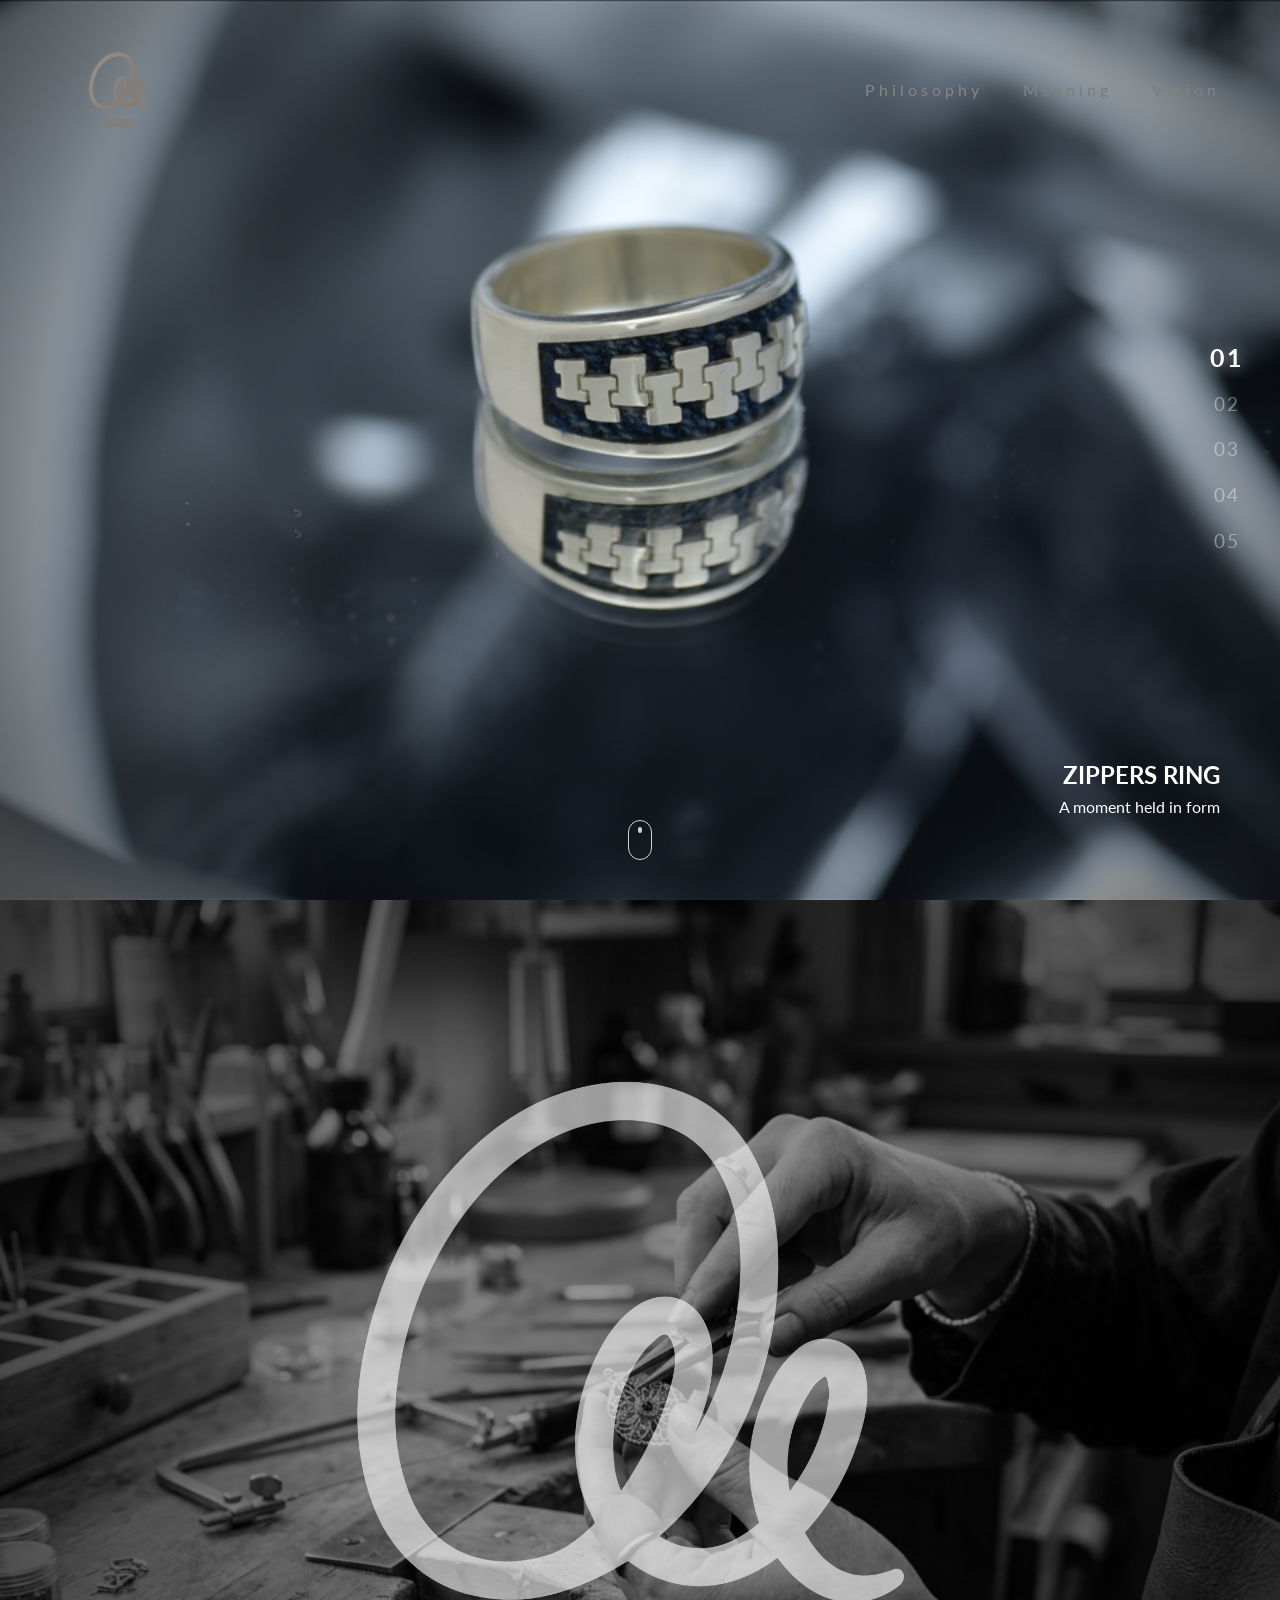
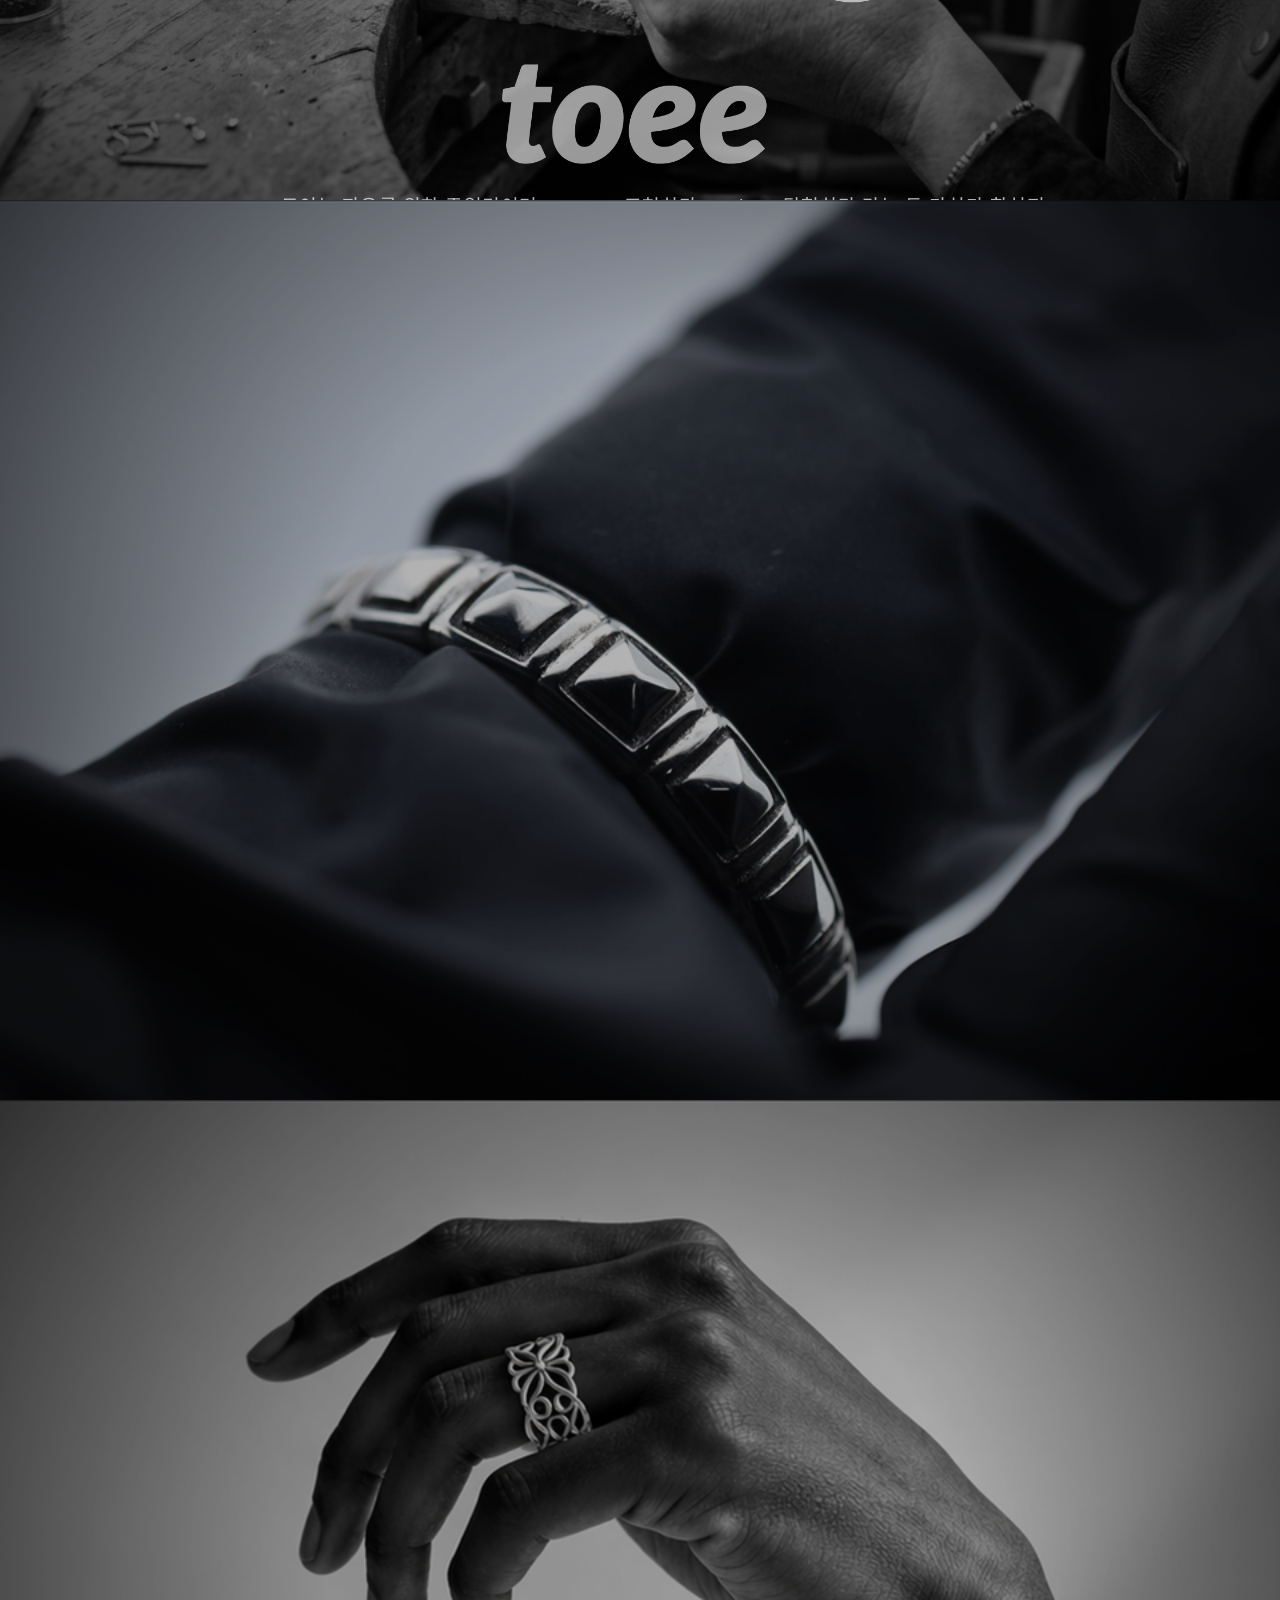
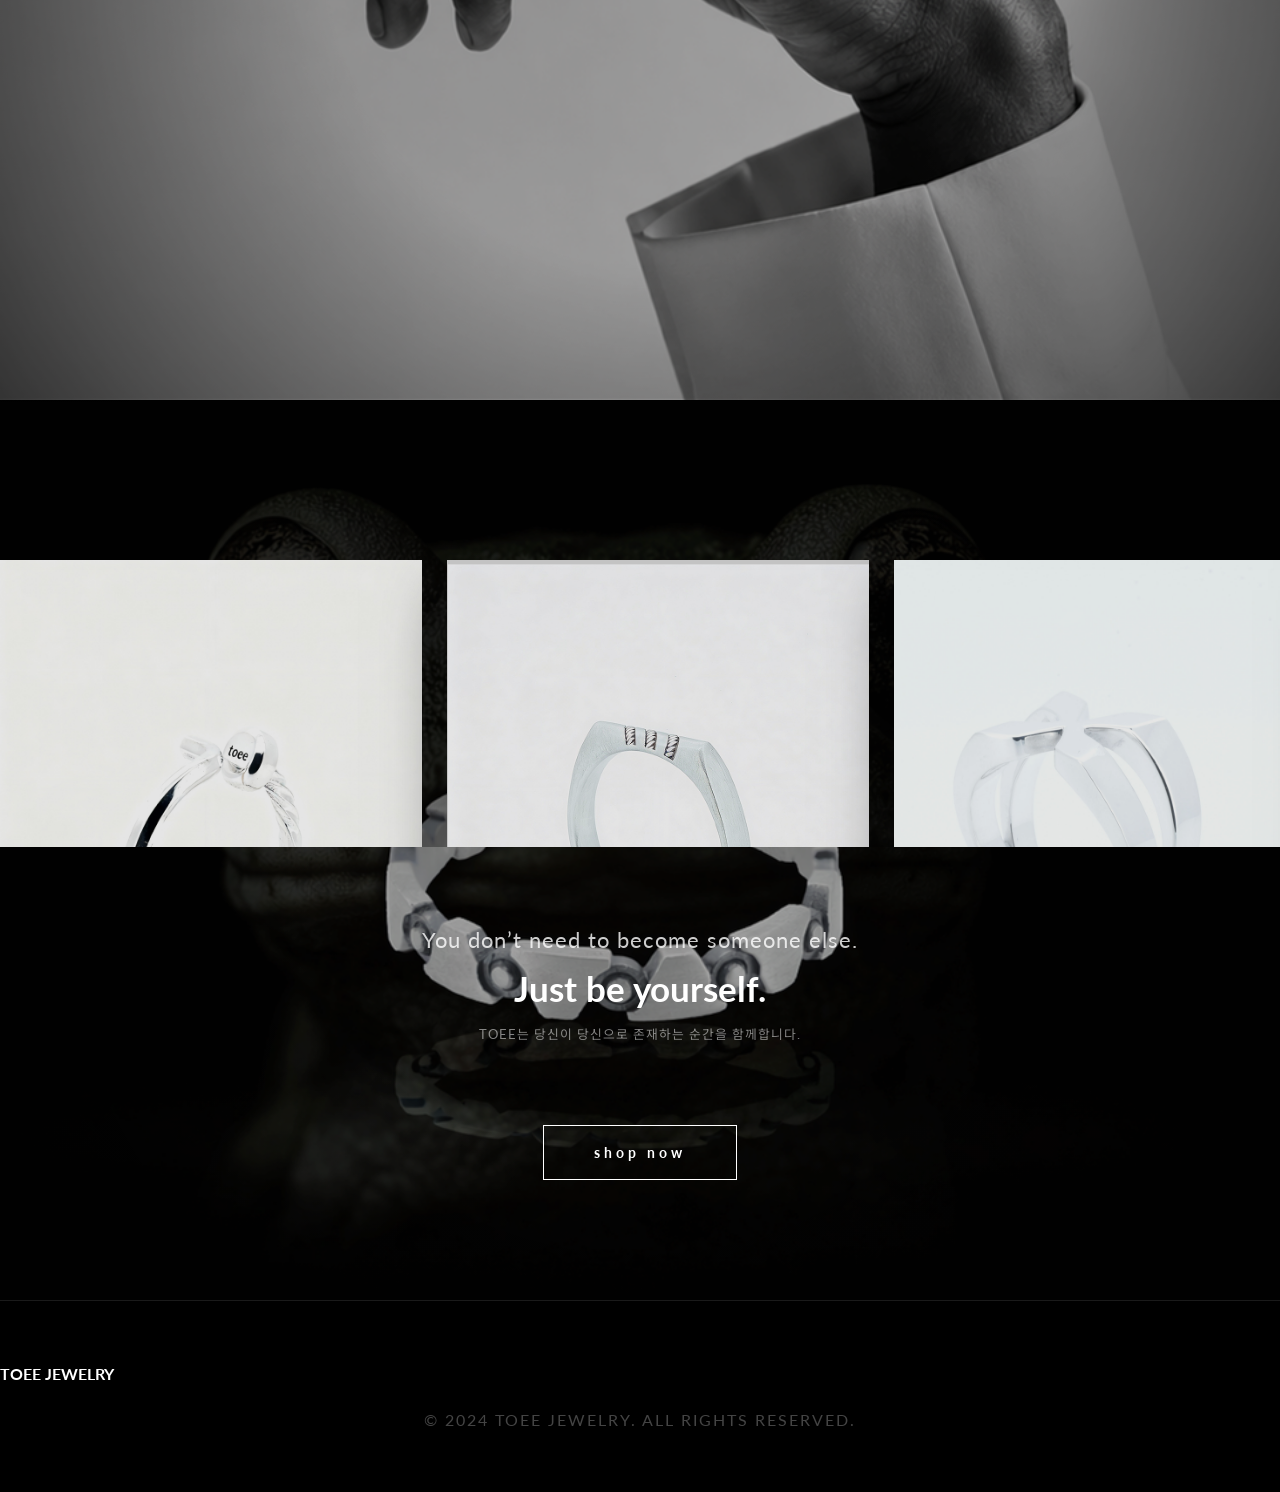
==== index_vertical.html @ fce86204 "Add index_vertical.html and restore navigation styles" ====
<!DOCTYPE html>
<html lang="ko">
<head>
    <meta charset="UTF-8">
    <meta name="viewport" content="width=device-width, initial-scale=1.0">
    <title>TOEE JEWELRY | Vertical Menu Version</title>
    <link href="https://fonts.googleapis.com/css2?family=Lato:wght@300;400;700&family=Noto+Sans+KR:wght@100;300;400;700&display=swap" rel="stylesheet">
    <link rel="stylesheet" href="style.css">
</head>
<body>

    <header>
        <div class="logo">
            <img src="images/logo.png" alt="TOEE JEWELRY" class="logo-img">
        </div>
        
        <div class="menu-toggle" id="mobile-menu">
            <span class="bar"></span>
            <span class="bar"></span>
        </div>

        <nav>
            <ul class="nav-links">
                <li><a href="#intro">Philosophy</a></li>
                <li><a href="#meaning">Meaning</a></li>
                <li><a href="#vision">Vision</a></li>
            </ul>
        </nav>
    </header>

    <main>
        <section class="main-slider">
            <div class="slides">
                <div class="slide active">
                    <div class="slide-bg" style="background-image: url('images/상단 배너 이미지.png');"></div>
                    <div class="slide-content">
                        <div class="top-text top-left fade-up">
                            <h2>Zippers ring</h2>
                            <p>A moment held in form</p>
                        </div>
                    </div>
                </div>
                <div class="slide">
                    <div class="slide-bg" style="background-image: url('images/상단 배너 이미지-1.png');"></div>
                    <div class="slide-content">
                        <div class="bottom-text bottom-right fade-up">
                            <h2>Zippers ring</h2>
                            <p>A moment held in form</p>
                        </div>
                    </div>
                </div>
                <div class="slide">
                    <div class="slide-bg" style="background-image: url('images/상단 배너 이미지-2.png');"></div>
                    <div class="slide-content">
                        <div class="bottom-text bottom-right fade-up">
                            <h2>SR001_CRACK STON</h2>
                            <p>Formed through pressure and time,<br>a texture that never fades.</p>
                        </div>
                    </div>
                </div>
                <div class="slide">
                    <div class="slide-bg" style="background-image: url('images/상단 배너 이미지-3.png');"></div>
                    <div class="slide-content">
                        <div class="bottom-text bottom-right fade-up">
                            <h2>SR002_project</h2>
                            <p>A structure that holds, what cannot be seen.</p>
                        </div>
                    </div>
                </div>
            </div>
            <div class="scroll-indicator">
                <div class="mouse"></div>
            </div>
        </section>

        <!-- 우측 고정 내비게이션 (세로 메뉴 버전 전용) -->
        <div class="slider-nav">
            <span class="nav-item active" data-target="home">01</span>
            <span class="nav-item" data-target="intro">02</span>
            <span class="nav-item" data-target="meaning">03</span>
            <span class="nav-item" data-target="vision">04</span>
            <span class="nav-item" data-target="closing">05</span>
        </div>

        <section id="intro" class="story-section">
            <div class="section-bg" style="background-image: url('images/brand_image_1.png');"></div>
            <div class="center-large-logo-wrapper">
                <div class="center-large-logo fade-in">
                    <img src="images/logo.png" alt="TOEE Logo">
                    <p class="center-logo-desc">
                        toee 토이는 자유를 위한 주얼리이며, express_표현하다, explore_탐험하다 라는 두 가치가 합쳐져<br>
                        아이의 순수한 동심을 나타내는 장난감처럼 자유로운 오브제라는 뜻을 가집니다.
                    </p>
                </div>
            </div>
        </section>

        <section id="meaning" class="story-section">
            <div class="section-bg" style="background-image: url('images/brand_image_8.png');"></div>
        </section>

        <section id="vision" class="story-section">
            <div class="section-bg" style="background-image: url('images/상단 배너 이미지-5.png');"></div>
        </section>

        <section class="story-section closing">
            <div class="section-bg" style="background-image: url('images/상단 배너 이미지-4.png');"></div>
            <div class="closing-content fade-in">
                <div class="marquee-container">
                    <div class="marquee-content">
                        <img src="images/Frame 7.png" alt="Product 7">
                        <img src="images/Frame 8.png" alt="Product 8">
                        <img src="images/Frame 9.png" alt="Product 9">
                        <img src="images/Frame 10.png" alt="Product 10">
                        <img src="images/Frame 11.png" alt="Product 11">
                        <img src="images/Frame 12.png" alt="Product 12">
                        <img src="images/Frame 13.png" alt="Product 13">
                        <img src="images/Frame 14.png" alt="Product 14">
                        <img src="images/Frame 15.png" alt="Product 15">
                        <img src="images/Frame 16.png" alt="Product 16">
                        <img src="images/Frame 17.png" alt="Product 17">
                        <img src="images/Frame 7.png" alt="Product 7">
                        <img src="images/Frame 8.png" alt="Product 8">
                        <img src="images/Frame 9.png" alt="Product 9">
                        <img src="images/Frame 10.png" alt="Product 10">
                        <img src="images/Frame 11.png" alt="Product 11">
                        <img src="images/Frame 12.png" alt="Product 12">
                        <img src="images/Frame 13.png" alt="Product 13">
                        <img src="images/Frame 14.png" alt="Product 14">
                        <img src="images/Frame 15.png" alt="Product 15">
                        <img src="images/Frame 16.png" alt="Product 16">
                        <img src="images/Frame 17.png" alt="Product 17">
                    </div>
                </div>
                <div class="closing-text-wrapper">
                    <h2 class="closing-title">
                        <span class="line-sub">You don’t need to become someone else.</span>
                        <span class="line-main">Just be yourself.</span>
                    </h2>
                    <p class="closing-desc">TOEE는 당신이 당신으로 존재하는 순간을 함께합니다.</p>
                </div>
                <div class="shop-cta">
                    <a href="https://toeejewelry.cafe24.com/skin-skin14" class="shop-btn" target="_blank">shop now</a>
                </div>
            </div>
        </section>
    </main>

    <footer>
        <div class="container">
            <div class="logo" style="font-size: 1rem; margin-bottom: 20px;">TOEE JEWELRY</div>
            <p>&copy; 2024 TOEE JEWELRY. ALL RIGHTS RESERVED.</p>
        </div>
    </footer>

    <script>
        const menuToggle = document.getElementById('mobile-menu');
        const navLinks = document.querySelector('.nav-links');
        menuToggle.addEventListener('click', () => {
            menuToggle.classList.toggle('active');
            navLinks.classList.toggle('active');
        });

        // Navigation Script for Vertical Menu
        const sections = document.querySelectorAll('section, .main-slider, .closing');
        const navItems = document.querySelectorAll('.nav-item');

        const navObserverOptions = { threshold: 0.5 };
        const navObserver = new IntersectionObserver((entries) => {
            entries.forEach(entry => {
                if (entry.isIntersecting) {
                    let targetId = entry.target.id;
                    if (entry.target.classList.contains('main-slider')) targetId = 'home';
                    if (entry.target.classList.contains('closing')) targetId = 'closing';
                    navItems.forEach(item => {
                        item.classList.toggle('active', item.getAttribute('data-target') === targetId);
                    });
                }
            });
        }, navObserverOptions);
        sections.forEach(section => navObserver.observe(section));

        navItems.forEach(item => {
            item.addEventListener('click', () => {
                const targetId = item.getAttribute('data-target');
                let targetElement = targetId === 'home' ? document.querySelector('.main-slider') : (targetId === 'closing' ? document.querySelector('.closing') : document.getElementById(targetId));
                if (targetElement) targetElement.scrollIntoView({ behavior: 'smooth' });
            });
        });

        const slides = document.querySelectorAll('.slide');
        let currentSlide = 0;
        function nextSlide() {
            slides[currentSlide].classList.remove('active');
            currentSlide = (currentSlide + 1) % slides.length;
            slides[currentSlide].classList.add('active');
        }
        setInterval(nextSlide, 2500);

        const fadeObserver = new IntersectionObserver((entries) => {
            entries.forEach(entry => {
                if (entry.isIntersecting) entry.target.classList.add('active');
            });
        }, { threshold: 0.1 });
        document.querySelectorAll('.fade-in, .img-slide-up').forEach(el => fadeObserver.observe(el));
    </script>
</body>
</html>
---- style.css ----
/* TOEE JEWELRY - IMMERSIVE STORY STYLE */
@import url('https://fonts.googleapis.com/css2?family=Montserrat:wght@300;700;900&display=swap');
:root {
    --primary-color: #ffffff;
    --accent-color: #999999;
    --bg-color: #000000;
    --transition: all 1s cubic-bezier(0.19, 1, 0.22, 1);
}

* { margin: 0; padding: 0; box-sizing: border-box; }

html {
    scroll-snap-type: y mandatory;
    scroll-behavior: smooth;
}

body {
    font-family: 'Lato', 'Noto Sans KR', sans-serif;
    background-color: var(--bg-color);
    color: var(--primary-color);
    line-height: 1.6;
    overflow-x: clip;
    word-break: keep-all;
}

h1, h2, h3, .logo {
    font-family: 'Lato', sans-serif;
    font-weight: 700;
    text-transform: uppercase;
}

/* 헤더: 아주 작고 세련되게 */
header {
    position: fixed;
    top: 0; width: 100%;
    padding: 30px 60px;
    z-index: 1000;
    display: flex;
    justify-content: space-between;
    align-items: center;
    mix-blend-mode: difference; /* 배경색에 따라 글자색 반전 (고급 효과) */
}

.logo { 
    display: flex;
    align-items: center;
}

.logo-img {
    height: 120px; /* 80px -> 120px로 확대 (1.5배) */
    width: auto;
    filter: invert(1);
    transition: var(--transition);
}

.logo-img:hover {
    opacity: 0.7;
}
.nav-links { display: flex; list-style: none; gap: 40px; }
.nav-links a {
    text-decoration: none; color: #fff; font-size: 1rem; /* 0.65rem -> 1rem */
    letter-spacing: 4px; opacity: 0.6; transition: var(--transition);
}
.nav-links a:hover { opacity: 1; }

/* 1. 메인 슬라이더 (기존 유지 및 고도화) */
.main-slider { 
    position: relative; height: 100vh; width: 100%; overflow: hidden; background-color: #000; 
    scroll-snap-align: start;
    scroll-snap-stop: always;
}
.slide { position: absolute; top: 0; left: 0; width: 100%; height: 100%; opacity: 0; transition: opacity 1s ease-in-out; }
.slide.active { opacity: 1; }
.slide-bg {
    position: absolute; top: 0; left: 0; width: 100%; height: 100%;
    background-size: cover; background-position: center;
    transform: scale(1.1); transition: transform 10s linear;
}
.slide.active .slide-bg { transform: scale(1); }
.slide-content { 
    position: absolute; 
    top: 0; left: 0; 
    width: 100%; height: 100%; 
    padding: 60px;
    z-index: 10; 
    pointer-events: none;
}
.slide-content .top-text,
.slide-content .bottom-text {
    position: absolute;
}
.slide-content .top-left { top: 140px; left: 60px; text-align: left; }
.slide-content .bottom-left { bottom: 80px; left: 60px; text-align: left; }
.slide-content .bottom-right { bottom: 80px; right: 60px; text-align: right; }

    font-size: 1.8rem; /* 1.2rem -> 1.8rem */
    letter-spacing: 2px; 
    margin: 5px 0; 
    font-weight: 400; 
    font-style: italic;
    text-transform: none;
}
.slide-content p { font-size: 1rem; letter-spacing: 1px; opacity: 0.6; line-height: 1.6; } /* 0.65rem -> 1rem */

.story-section {
    position: relative;
    height: 100vh; /* 화면 꽉 채움 */
    width: 100%;
    overflow: hidden;
    display: flex;
    align-items: center;
    background-color: #000;
    scroll-snap-align: start;
    scroll-snap-stop: always;
}

.section-bg {
    position: absolute;
    top: 0; left: 0;
    width: 100%; height: 100%;
    background-size: cover;
    background-position: center;
    filter: brightness(0.7); /* 이미지 대비 조절 */
    transition: transform 2s ease-out;
}

/* 비네팅(Vignette) 효과 추가 */
.slide-bg::after, .section-bg::after {
    content: '';
    position: absolute;
    top: 0; left: 0; right: 0; bottom: 0;
    background: radial-gradient(circle, transparent 40%, rgba(0,0,0,0.85) 120%);
    pointer-events: none;
}

#intro .section-bg {
    filter: brightness(0.6) grayscale(100%);
}

.story-section:hover .section-bg {
    /* transform: scale(1.03); 효과 제거 */
}

/* 정중앙 대형 로고 */
.center-large-logo-wrapper {
    position: absolute;
    top: 0;
    left: 0;
    width: 100%;
    height: 100%;
    display: flex;
    justify-content: center;
    align-items: center;
    z-index: 5;
    /* pointer-events: none 제거하여 상호작용 허용 */
}

.center-large-logo {
    width: 85vw; /* 60vw -> 85vw로 대폭 확대 */
    max-width: 1100px; /* 800px -> 1100px */
    min-width: 320px;
    display: flex;
    flex-direction: column;
    align-items: center;
    text-align: center;
    margin-top: 40px; /* 크기에 맞춰 마진 더 축소 */
    pointer-events: auto; /* 텍스트 선택 및 상호작용 가능하게 변경 */
}

.center-logo-desc {
    margin-top: -180px; /* -250px는 겹치므로 -180px로 완화 */
    font-size: 1.2rem;
    line-height: 1.8;
    letter-spacing: 0.5px;
    color: rgba(255,255,255,0.7);
    word-break: keep-all;
    user-select: text; /* 텍스트 선택 강제 허용 */
    -webkit-user-select: text;
    pointer-events: auto;
    position: relative;
    z-index: 10;
}

.center-large-logo img {
    width: 100%;
    height: auto;
    filter: invert(1);
    opacity: 0.6; /* 배경과 자연스럽게 겹치도록 */
}

/* 텍스트 박스: 기존 유지(혹시 쓸 경우 대비) */
.info-box {
    position: absolute;
    width: 450px;
    padding: 40px;
    background: rgba(0, 0, 0, 0.7); /* 반투명 블랙 */
    backdrop-filter: blur(5px);
    z-index: 10;
}

/* 고스트 버튼 (Ghost Button) */
.bottom-center-btn {
    position: absolute;
    bottom: 80px;
    left: 50%;
    transform: translateX(-50%);
    z-index: 20;
}

.ghost-btn {
    display: inline-block;
    padding: 15px 40px;
    border: 1px solid rgba(255, 255, 255, 0.6);
    color: #fff;
    text-decoration: none;
    font-size: 0.75rem;
    letter-spacing: 6px;
    text-transform: uppercase;
    transition: var(--transition);
    background: transparent;
    font-family: 'Lato', sans-serif;
}

.ghost-btn:hover {
    background: #fff;
    color: #000;
}

/* 4열 코어 벨류 섹션 (킹크로치 스타일) */
.core-value-grid { 
    display: flex; 
    height: 100vh; /* 화면 꽉 채움 */
    border-top: 1px solid #1a1a1a; 
    position: sticky;
    top: 0;
    background-color: #000;
    box-shadow: 0 -15px 40px rgba(0,0,0,0.5);
}

.value-column { 
    flex: 1; 
    position: relative; 
    overflow: hidden; 
    transition: flex 0.8s cubic-bezier(0.25, 0.46, 0.45, 0.94); /* 타이밍 최적화 */
    border-right: 1px solid rgba(255,255,255,0.05); 
    cursor: pointer;
    will-change: flex; /* GPU 가속 힌트 */
}

.value-column:hover { 
    flex: 2.5; /* 확장 폭을 살짝 줄여 부하 감소 */
}

.value-column .column-bg { 
    position: absolute; 
    top: 0; left: 0; 
    width: 100%; height: 100%; 
    background-size: cover; 
    background-position: center center;
    filter: brightness(0.4); /* 무거운 grayscale 필터 제거 권장 */
    transition: filter 0.5s, transform 1s ease-out; 
    transform: translateZ(0); /* 하드웨어 가속 강제 */
    backface-visibility: hidden;
}

.value-column:hover .column-bg { 
    filter: brightness(0.8); 
    /* transform: scale(1.05) translateZ(0); 효과 제거 */
}
.column-content { position: absolute; bottom: 40px; left: 30px; z-index: 10; }
.column-content h3 { font-size: 0.9rem; letter-spacing: 4px; }
.column-content p { font-size: 0.7rem; opacity: 0; transform: translateY(10px); transition: 0.8s; }
.value-column:hover .column-content p { opacity: 0.7; transform: translateY(0); }

/* 클로징 섹션 */
.closing .info-box { background: none; width: 100%; text-align: center; left: 0; bottom: 50%; transform: translateY(50%); }
.closing-title { font-size: 2.5rem; letter-spacing: 8px; font-weight: 300; margin-bottom: 30px; }

/* 푸터 */
footer { padding: 60px 0; text-align: center; border-top: 1px solid #1a1a1a; background: #000; scroll-snap-align: end; }
footer p { font-size: 1rem; color: #444; letter-spacing: 2px; } /* 0.65rem -> 1rem */

/* 슬라이더 내비 - 우측 세로형 숫자 (index_vertical.html 전용) */
.slider-nav { 
    position: fixed;
    top: 50%; 
    right: 40px; 
    transform: translateY(-50%);
    display: flex; 
    flex-direction: column; 
    gap: 15px; 
    z-index: 2000;
}
.nav-item { 
    width: auto; 
    height: auto; 
    background: none; 
    color: rgba(255,255,255,0.4); 
    font-size: 1.2rem;
    font-family: 'Lato', sans-serif; 
    cursor: pointer; 
    letter-spacing: 2px; 
    text-align: right; 
    transition: all 0.5s cubic-bezier(0.19, 1, 0.22, 1);
}
.nav-item.active { 
    color: #fff; 
    font-weight: bold; 
    transform: scale(1.3);
    text-shadow: 0 0 10px rgba(255,255,255,0.5);
}


/* 마우스 스크롤 인디케이터 (킹크로치 스타일) */
.scroll-indicator {
    position: absolute;
    bottom: 40px;
    left: 50%;
    transform: translateX(-50%);
    z-index: 100;
}

.mouse {
    width: 24px;
    height: 40px;
    border: 1.5px solid rgba(255, 255, 255, 0.8);
    border-radius: 15px;
    position: relative;
}

.mouse::before {
    content: '';
    position: absolute;
    top: 6px;
    left: 50%;
    transform: translateX(-50%);
    width: 4px;
    height: 6px;
    background-color: rgba(255, 255, 255, 0.8);
    border-radius: 2px;
    animation: scroll-wheel 1.5s infinite cubic-bezier(0.15, 0.41, 0.69, 0.94);
}

@keyframes scroll-wheel {
    0% { top: 6px; opacity: 1; }
    80% { opacity: 0; }
    100% { top: 22px; opacity: 0; }
}

/* 모바일 메뉴 토글 버튼 스타일 */
.menu-toggle {
    display: none;
    flex-direction: column;
    cursor: pointer;
    gap: 6px;
    z-index: 2000;
}

.bar {
    width: 25px;
    height: 1px;
    background-color: #fff;
    transition: var(--transition);
}

/* 사진 슬라이드 업 모션 */
.img-slide-up {
    clip-path: inset(15% 0 0 0);
    opacity: 0;
    transform: translateY(80px) scale(1.05);
    transition: clip-path 1.5s cubic-bezier(0.25, 1, 0.5, 1), opacity 1.5s ease-out, transform 1.5s cubic-bezier(0.25, 1, 0.5, 1), filter 0.5s !important;
}

.img-slide-up.active {
    clip-path: inset(0 0 0 0);
    opacity: 1;
    transform: translateY(0) scale(1);
}


.closing-title {
    font-family: 'Montserrat', sans-serif !important;
    text-transform: none !important; 
    line-height: 1.2;
    margin-bottom: 30px;
    display: flex;
    flex-direction: column;
    align-items: center;
    text-align: center;
    width: 100%;
}

.line-sub {
    font-size: 1.8rem !important;
    font-weight: 400 !important; /* 300에서 400으로 굵기 증가 */
    opacity: 0.8 !important; /* 더 선명하게 */
    letter-spacing: 0.5px !important;
    margin-bottom: 8px;
    display: block;
    color: #fff !important;
}

.line-main {
    font-size: 3.2rem !important; /* 3.8rem에서 3.2rem으로 축소 */
    font-weight: 700 !important; /* 900에서 700으로 굵기 조절 */
    letter-spacing: -0.5px !important;
    display: block;
    color: #fff !important;
    word-break: keep-all;
}

.closing-desc {
    font-size: 0.9rem;
    opacity: 0.7;
    letter-spacing: 1px;
}

/* Integrated Shop within Closing Section */
.closing-content {
    position: absolute;
    top: 0; left: 0;
    width: 100%; height: 100%;
    padding: 140px 0 60px; /* 상단 패딩을 늘려 로고 영역 확보 */
    display: flex;
    flex-direction: column;
    justify-content: center; /* 중앙 집중형으로 변경 */
    align-items: center;
    gap: 40px; /* 요소 간 간격 추가 */
    z-index: 10;
}

.marquee-container {
    width: 100%;
    overflow: hidden;
    white-space: nowrap;
    position: relative;
    margin-top: 20px; /* 패딩이 충분하므로 마진은 적절히 */
}

.marquee-content {
    display: flex;
    width: max-content;
    animation: marquee 50s linear infinite;
}

.marquee-content img {
    height: 550px; /* 크기를 더 확대 */
    width: auto;
    margin-right: 25px;
    object-fit: cover;
    box-shadow: 0 30px 60px rgba(0,0,0,0.5);
    filter: brightness(0.9);
}

.closing-text-wrapper {
    margin: 40px 0;
    text-align: center;
    z-index: 20;
}

.closing-title {
    margin-bottom: 15px !important;
}

.line-sub {
    font-size: 1.4rem !important; /* 문구 크기 조절 */
    font-family: 'Lato', sans-serif !important;
    text-transform: none !important;
    letter-spacing: 1px !important;
}

.line-main {
    font-size: 2.2rem !important;
    font-family: 'Lato', sans-serif !important;
    text-transform: none !important;
    letter-spacing: 0px !important;
    margin-top: 5px;
}

.closing-desc {
    font-size: 0.8rem;
    opacity: 0.5;
}

.shop-cta {
    margin-bottom: 60px;
    z-index: 20;
}

.shop-btn {
    display: inline-block;
    padding: 15px 50px;
    border: 1.5px solid #fff;
    color: #fff;
    text-decoration: none;
    font-family: 'Lato', sans-serif;
    font-size: 0.9rem;
    letter-spacing: 4px;
    font-weight: 700;
    text-transform: lowercase; /* 스크린샷처럼 소문자로 */
    transition: all 0.4s ease;
}

.shop-btn:hover {
    background: #fff;
    color: #000;
}

@keyframes marquee {
    0% { transform: translateX(0); }
    100% { transform: translateX(-50%); }
}

/* 반응형: 모바일 최적화 */
@media (max-width: 1024px) {
    header { padding: 20px 30px; }
    .logo-img { height: 50px; }
    
    .menu-toggle { display: flex; }
    
    .nav-links {
        position: fixed;
        top: 0; right: -100%;
        width: 100%; height: 100vh;
        background: #000;
        flex-direction: column;
        justify-content: center;
        align-items: center;
        transition: 0.5s ease;
        z-index: 1500;
    }

    .nav-links.active { right: 0; }
    .nav-links li { margin: 20px 0; }
    .nav-links a { font-size: 1.5rem; opacity: 1; }

    .menu-toggle.active .bar:nth-child(1) { transform: translateY(3.5px) rotate(45deg); }
    .menu-toggle.active .bar:nth-child(2) { transform: translateY(-3.5px) rotate(-45deg); }

    .main-slider, .story-section { height: 100svh; } 
    
    .info-box { 
        width: calc(100% - 40px); 
        left: 20px !important; 
        bottom: 20px !important; 
        padding: 25px; 
        right: auto !important;
    }
    
    .info-box h3 { font-size: 1.1rem; }
    .info-box p { font-size: 0.75rem; }
    
    .slide-content { padding: 30px; }
    .slide-content .top-left { top: 100px; left: 30px; font-size: 0.6rem; }
    .slide-content .bottom-text { bottom: 60px; left: 30px; right: 30px; }
    .slide-content h2 { font-size: 1.1rem; }
    .slide-content p { font-size: 0.6rem; }

    .center-large-logo { width: 70vw; max-width: 300px; }
    .center-logo-desc { font-size: 0.65rem; padding: 0 20px; line-height: 1.6; }

    .line-sub { font-size: 1rem !important; }
    .line-main { font-size: 1.6rem !important; }
    .closing-desc { font-size: 0.7rem; }

    .core-value-grid { flex-direction: column; height: auto; }
    .value-column { height: 250px; }

    /* Integrated Shop Mobile */
    .marquee-content img { height: 220px; }
    .shop-btn { padding: 10px 35px; font-size: 0.7rem; letter-spacing: 2px; }
}
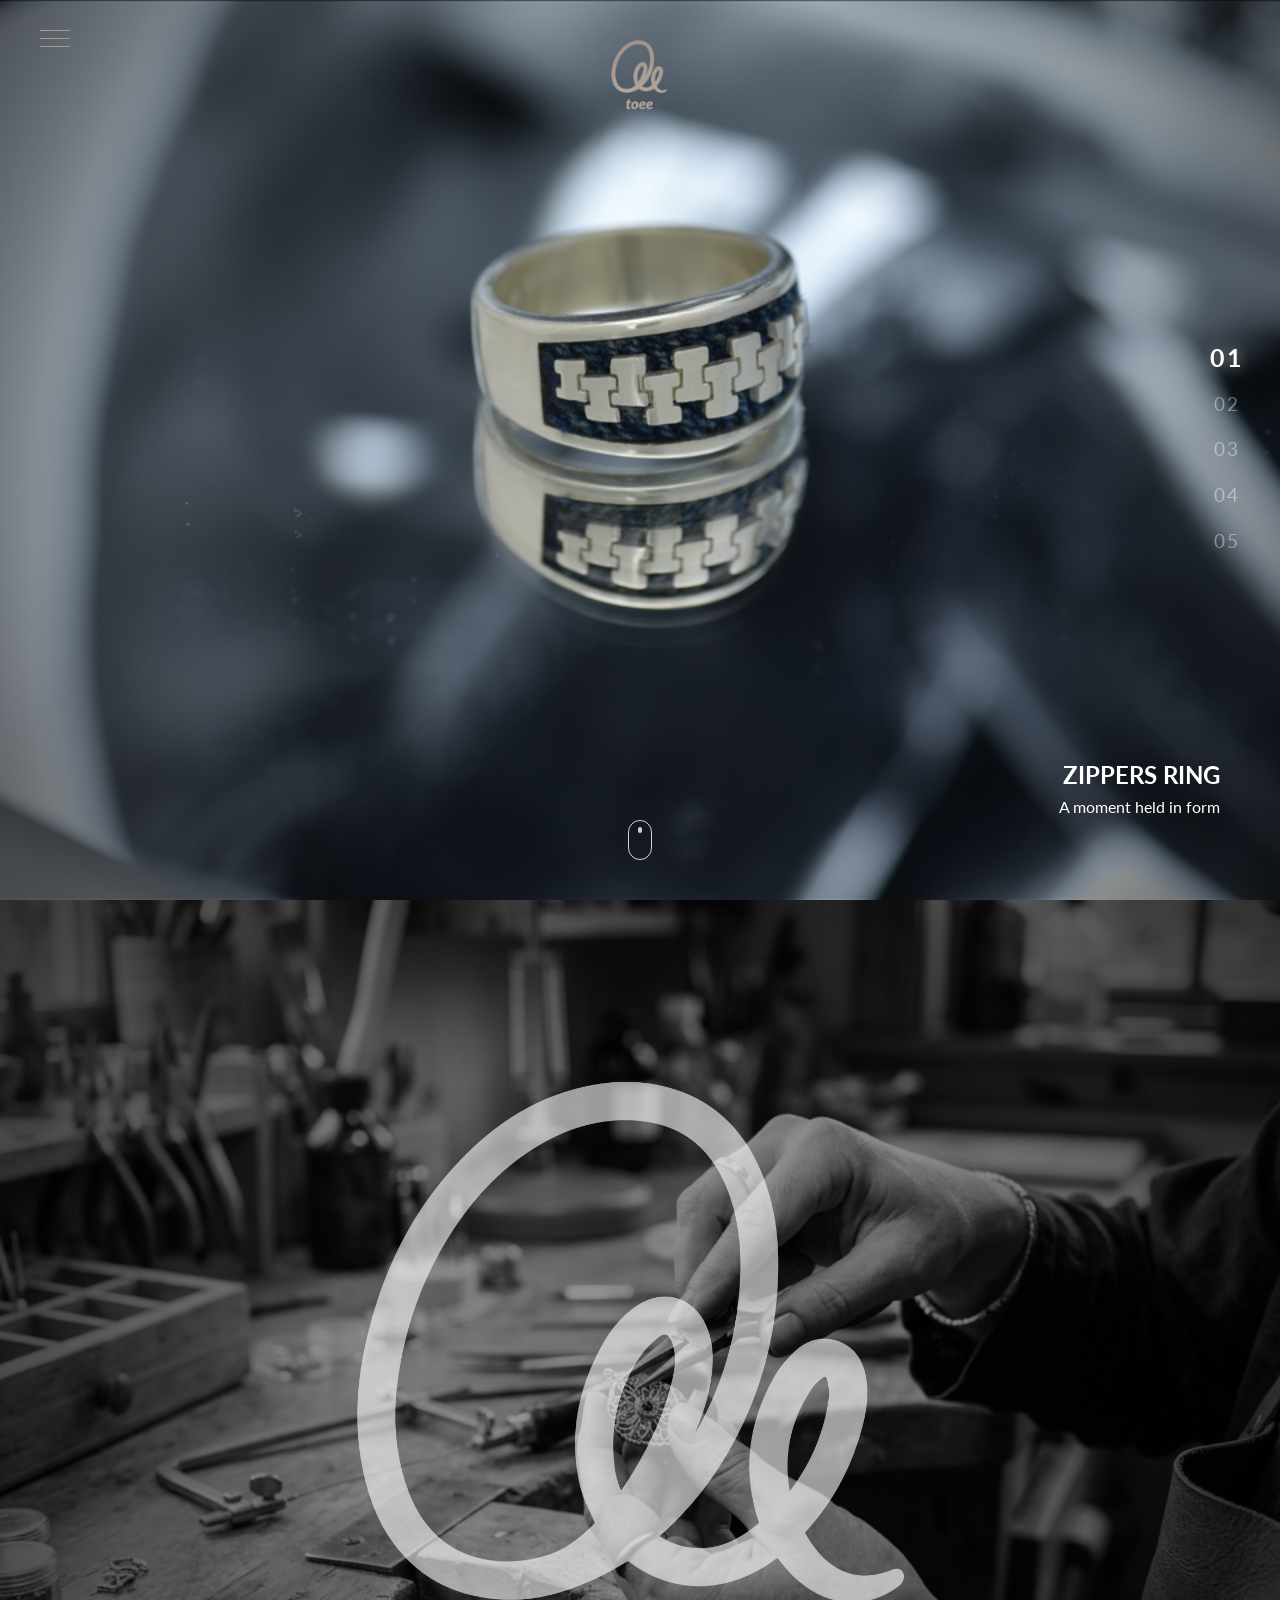
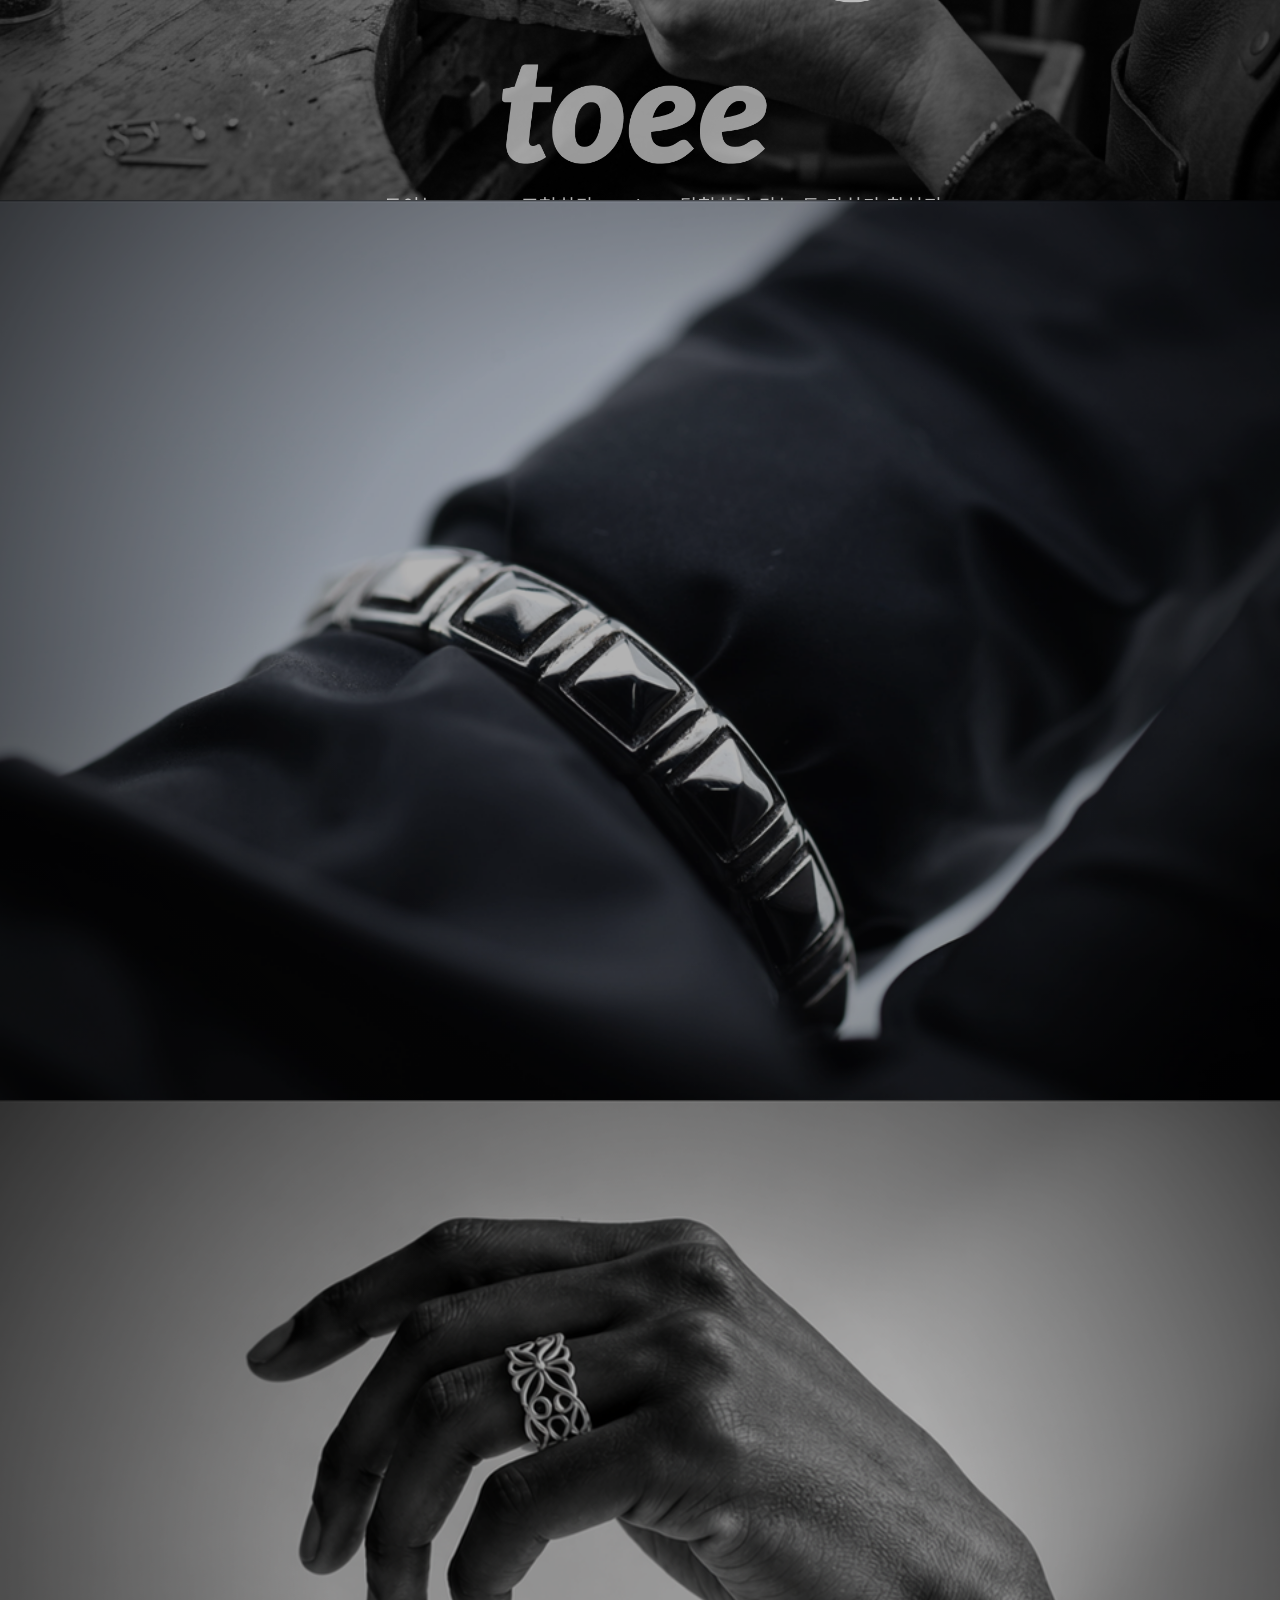
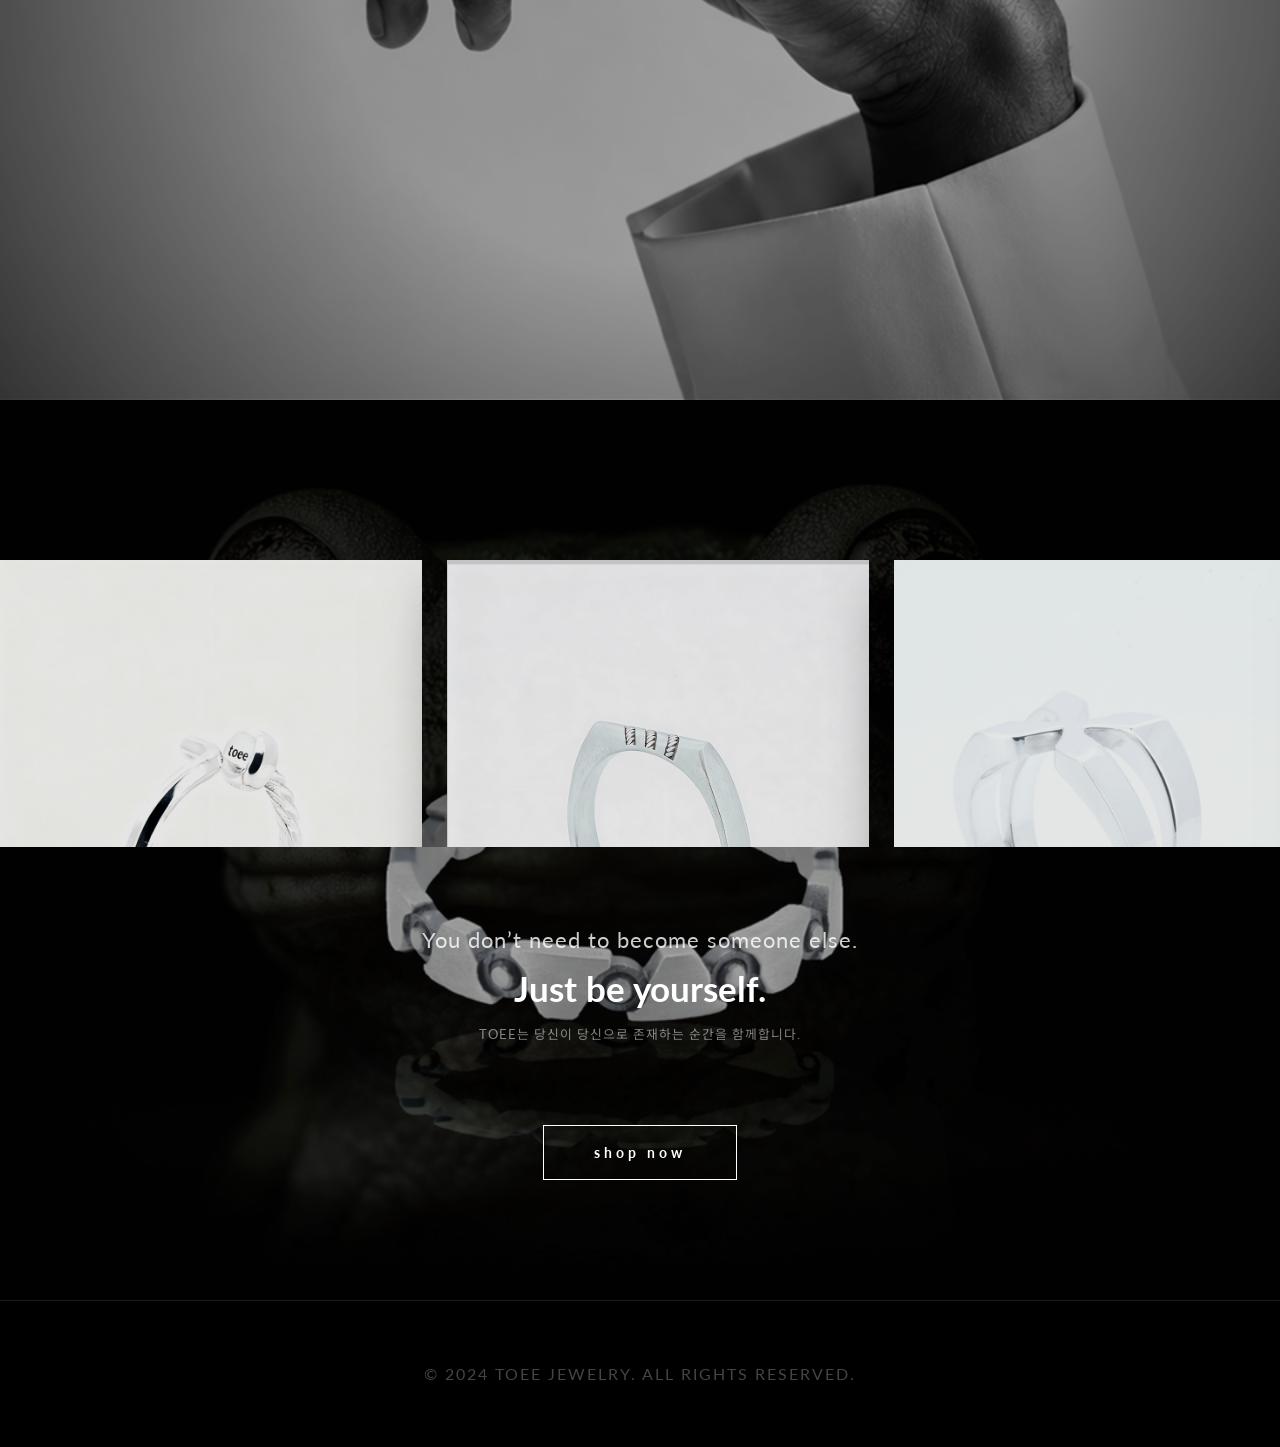
==== commit 6bfe67c7: "Fix: Completely remove unwanted text around logo with CSS guards" ====
--- a/index_vertical.html
+++ b/index_vertical.html
@@ -7,25 +7,44 @@
     <link href="https://fonts.googleapis.com/css2?family=Lato:wght@300;400;700&family=Noto+Sans+KR:wght@100;300;400;700&display=swap" rel="stylesheet">
     <link rel="stylesheet" href="style.css">
 </head>
-<body>
+<body class="vertical-layout">
+
+    <!-- 왼쪽 사이드 메뉴 -->
+    <div id="side-menu" class="side-menu">
+        <div class="side-menu-header">
+            <span class="close-btn" id="close-menu">&times; CLOSE</span>
+        </div>
+        <nav class="side-nav">
+            <ul>
+                <li><a href="#">NEW</a></li>
+                <li><a href="#">JEWELLERY</a></li>
+                <li><a href="#">EYEWEAR</a></li>
+                <li><a href="#intro">ABOUT</a></li>
+                <li><a href="#closing">REVIEW</a></li>
+            </ul>
+        </nav>
+        <div class="side-menu-footer">
+            <a href="#">Account</a>
+            <a href="#">Wishlist</a>
+            <a href="#">Support</a>
+        </div>
+    </div>
 
     <header>
-        <div class="logo">
-            <img src="images/logo.png" alt="TOEE JEWELRY" class="logo-img">
-        </div>
-        
-        <div class="menu-toggle" id="mobile-menu">
+        <!-- 왼쪽: 햄버거 메뉴 -->
+        <div class="menu-toggle" id="open-menu">
             <span class="bar"></span>
             <span class="bar"></span>
-        </div>
-
-        <nav>
-            <ul class="nav-links">
-                <li><a href="#intro">Philosophy</a></li>
-                <li><a href="#meaning">Meaning</a></li>
-                <li><a href="#vision">Vision</a></li>
-            </ul>
-        </nav>
+            <span class="bar"></span>
+        </div>
+
+        <!-- 중앙: 로고 -->
+        <div class="logo">
+            <img src="images/logo.png" alt="" class="logo-img">
+        </div>
+
+        <!-- 오른쪽 (여백 유지 또는 필요시 아이콘 추가) -->
+        <div class="header-right"></div>
     </header>
 
     <main>
@@ -34,7 +53,7 @@
                 <div class="slide active">
                     <div class="slide-bg" style="background-image: url('images/상단 배너 이미지.png');"></div>
                     <div class="slide-content">
-                        <div class="top-text top-left fade-up">
+                        <div class="top-left-content fade-up">
                             <h2>Zippers ring</h2>
                             <p>A moment held in form</p>
                         </div>
@@ -86,9 +105,9 @@
             <div class="section-bg" style="background-image: url('images/brand_image_1.png');"></div>
             <div class="center-large-logo-wrapper">
                 <div class="center-large-logo fade-in">
-                    <img src="images/logo.png" alt="TOEE Logo">
+                    <img src="images/logo.png" alt="">
                     <p class="center-logo-desc">
-                        toee 토이는 자유를 위한 주얼리이며, express_표현하다, explore_탐험하다 라는 두 가치가 합쳐져<br>
+                        toee 토이는 express_표현하다, explore_탐험하다 라는 두 가치가 합쳐져<br>
                         아이의 순수한 동심을 나타내는 장난감처럼 자유로운 오브제라는 뜻을 가집니다.
                     </p>
                 </div>
@@ -148,17 +167,30 @@
 
     <footer>
         <div class="container">
-            <div class="logo" style="font-size: 1rem; margin-bottom: 20px;">TOEE JEWELRY</div>
+            <div class="logo" style="font-size: 1rem; margin-bottom: 20px;">TOEE</div>
             <p>&copy; 2024 TOEE JEWELRY. ALL RIGHTS RESERVED.</p>
         </div>
     </footer>
 
     <script>
-        const menuToggle = document.getElementById('mobile-menu');
-        const navLinks = document.querySelector('.nav-links');
-        menuToggle.addEventListener('click', () => {
-            menuToggle.classList.toggle('active');
-            navLinks.classList.toggle('active');
+        // 사이드 메뉴 제어
+        const sideMenu = document.getElementById('side-menu');
+        const openBtn = document.getElementById('open-menu');
+        const closeBtn = document.getElementById('close-menu');
+
+        openBtn.addEventListener('click', () => {
+            sideMenu.classList.add('active');
+        });
+
+        closeBtn.addEventListener('click', () => {
+            sideMenu.classList.remove('active');
+        });
+
+        // 메뉴 외부 클릭 시 닫기
+        document.addEventListener('click', (e) => {
+            if (!sideMenu.contains(e.target) && !openBtn.contains(e.target)) {
+                sideMenu.classList.remove('active');
+            }
         });
 
         // Navigation Script for Vertical Menu
--- a/style.css
+++ b/style.css
@@ -570,3 +570,167 @@
     .marquee-content img { height: 220px; }
     .shop-btn { padding: 10px 35px; font-size: 0.7rem; letter-spacing: 2px; }
 }
+
+/* ============================================================
+   Vertical Layout Version (index_vertical.html)
+   ============================================================ */
+
+.vertical-layout header {
+    display: flex;
+    justify-content: space-between;
+    align-items: center;
+    padding: 30px 40px;
+    z-index: 1000;
+}
+
+.vertical-layout .logo {
+    position: absolute;
+    left: 50%;
+    top: 20px;
+    transform: translateX(-50%);
+    width: auto;
+    font-size: 0; /* 텍스트 노출 원천 차단 */
+    color: transparent;
+    line-height: 0;
+}
+
+.vertical-layout .logo::before,
+.vertical-layout .logo::after,
+.vertical-layout .logo img::before,
+.vertical-layout .logo img::after {
+    display: none !important; /* 가상 요소 차단 */
+    content: none !important;
+}
+
+.vertical-layout .logo img {
+    height: 110px;
+    display: block;
+}
+
+.vertical-layout .menu-toggle {
+    display: flex !important;
+    flex-direction: column;
+    gap: 7px;
+    cursor: pointer;
+    z-index: 1100;
+    width: 30px;
+}
+
+.vertical-layout .menu-toggle .bar {
+    width: 100%;
+    height: 1px;
+    background-color: #fff;
+    transition: 0.3s;
+}
+
+/* 사이드 메뉴 스타일 */
+.side-menu {
+    position: fixed;
+    top: 0;
+    left: -100%; /* 완전히 숨김 */
+    width: 400px;
+    height: 100%;
+    background: #fff;
+    z-index: 3000;
+    transition: 0.6s cubic-bezier(0.77, 0, 0.175, 1);
+    display: flex;
+    flex-direction: column;
+    padding: 60px 50px;
+    box-shadow: 10px 0 50px rgba(0,0,0,0.2);
+}
+
+@media (max-width: 480px) {
+    .side-menu { width: 100%; }
+}
+
+.side-menu.active {
+    left: 0;
+}
+
+.side-menu-header {
+    margin-bottom: 80px;
+}
+
+.close-btn {
+    font-size: 0.75rem;
+    letter-spacing: 3px;
+    color: #000;
+    cursor: pointer;
+    font-weight: 700;
+    text-transform: uppercase;
+}
+
+.side-nav {
+    flex-grow: 1;
+}
+
+.side-nav ul {
+    list-style: none;
+    padding: 0;
+    margin: 0;
+}
+
+.side-nav ul li {
+    margin-bottom: 35px;
+}
+
+.side-nav ul li a {
+    font-size: 1.8rem;
+    font-weight: 700;
+    color: #000;
+    text-decoration: none;
+    letter-spacing: 1px;
+    transition: 0.4s;
+    display: block;
+}
+
+.side-nav ul li a:hover {
+    color: #888;
+    transform: translateX(10px);
+}
+
+.side-menu-footer {
+    margin-top: auto;
+    display: flex;
+    flex-direction: column;
+    gap: 15px;
+    padding-top: 40px;
+    border-top: 1px solid #eee;
+}
+
+.side-menu-footer a {
+    font-size: 0.8rem;
+    color: #aaa;
+    text-decoration: none;
+    letter-spacing: 1px;
+    transition: 0.3s;
+}
+
+.side-menu-footer a:hover {
+    color: #000;
+}
+
+/* 메인 텍스트 위치 조정 (ZIPPERS RING) */
+.vertical-layout .top-left-content {
+    position: absolute;
+    top: 130px;
+    left: 40px;
+    text-align: left;
+    z-index: 10;
+}
+
+.vertical-layout .top-left-content h2 {
+    font-size: 1.2rem;
+    letter-spacing: 4px;
+    margin-bottom: 8px;
+    text-transform: uppercase;
+    color: #fff;
+    font-weight: 700;
+}
+
+.vertical-layout .top-left-content p {
+    font-size: 0.85rem;
+    letter-spacing: 1px;
+    opacity: 0.9;
+    color: #fff;
+}
